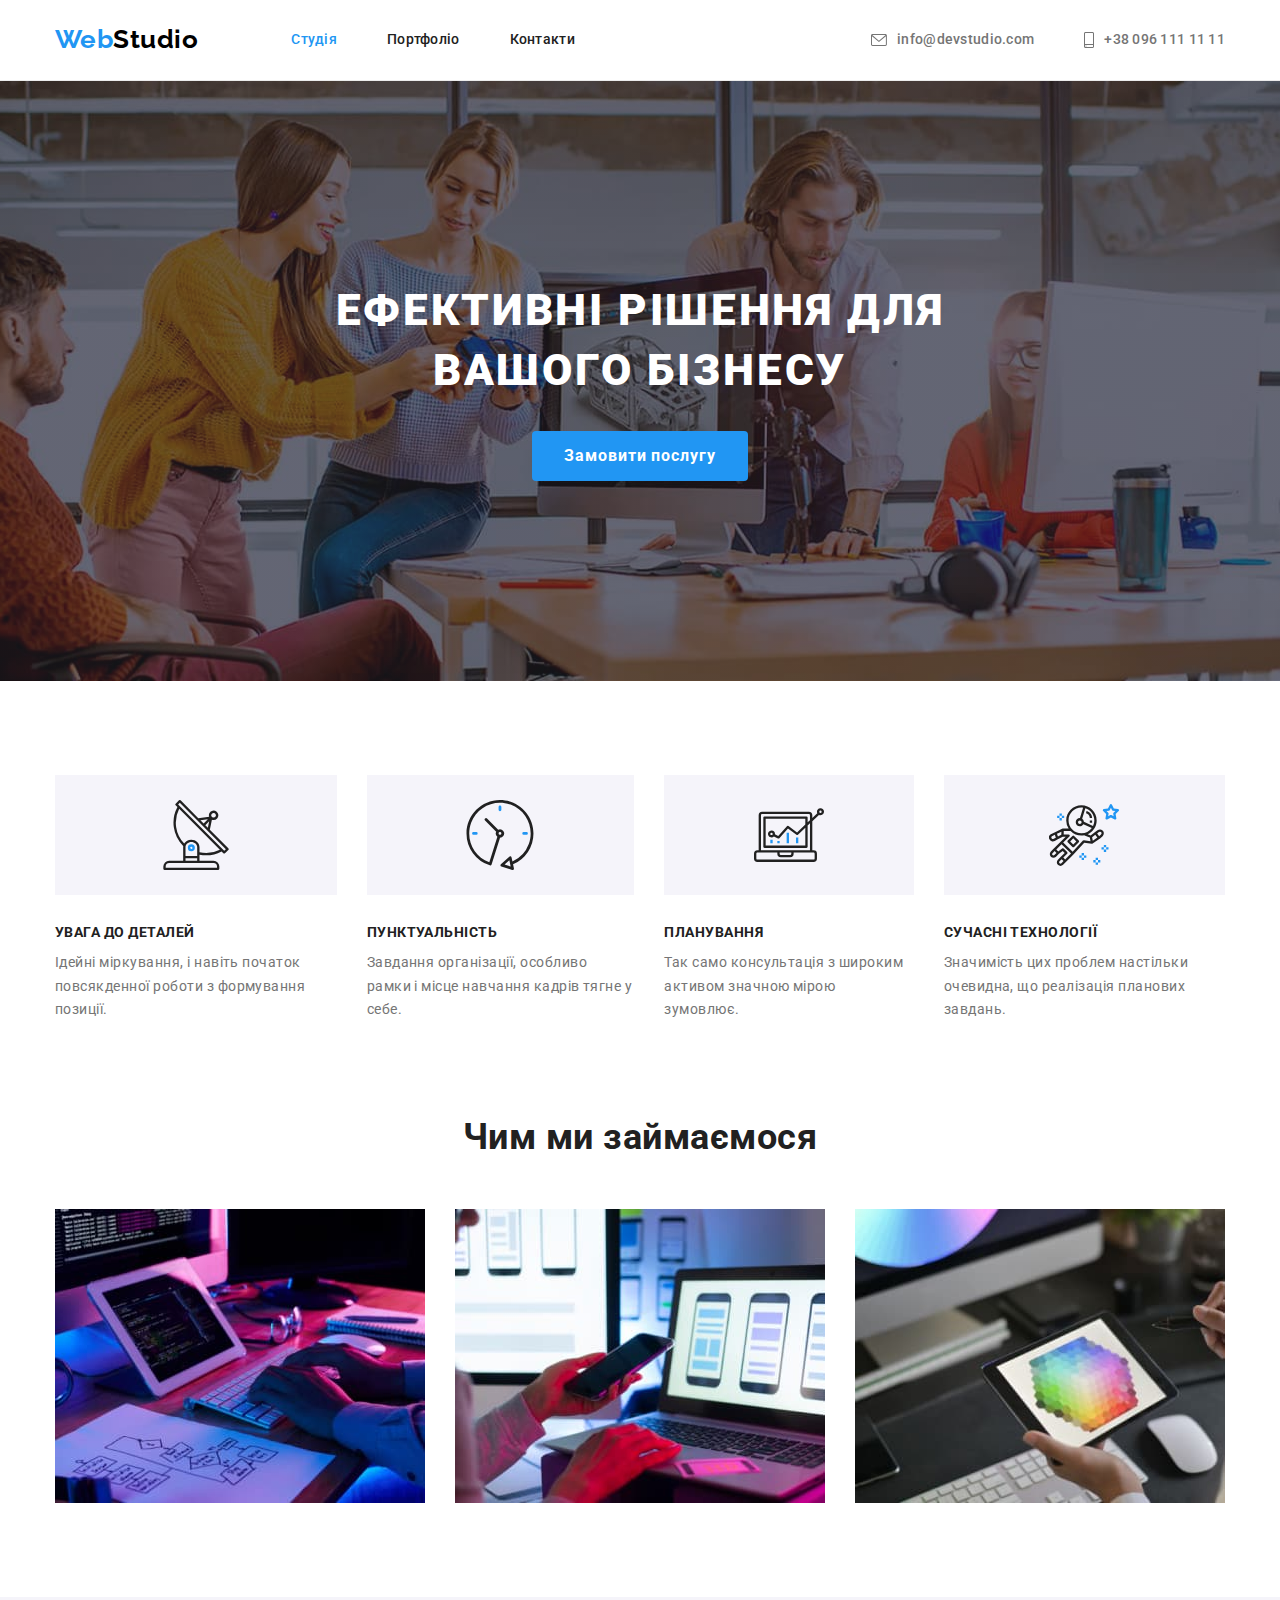
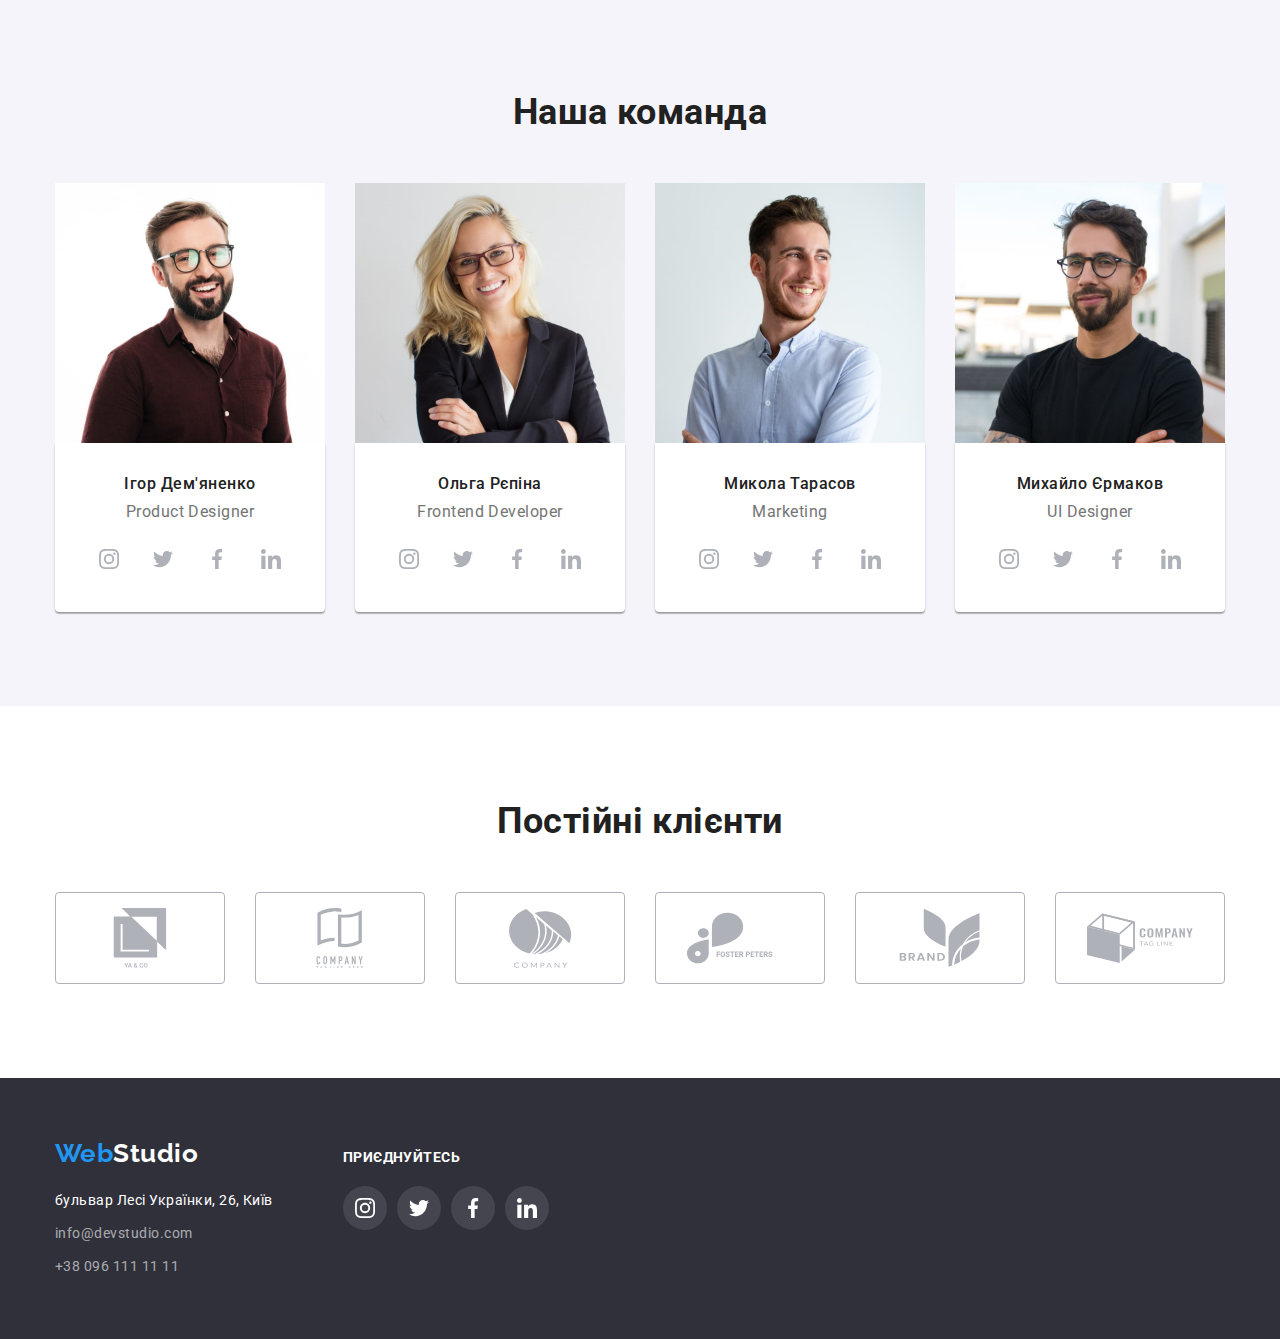
==== index.html @ e0f376af "initial" ====
<!DOCTYPE html>
<html lang="uk">
  <head>
    <meta charset="UTF-8" />
    <meta http-equiv="X-UA-Compatible" content="IE=edge" />
    <meta name="viewport" content="width=device-width, initial-scale=1.0" />
    <title>goit-markup-hw-05</title>
    <link rel="preconnect" href="https://fonts.googleapis.com" />
    <link rel="preconnect" href="https://fonts.gstatic.com" crossorigin />
    <link
      href="https://fonts.googleapis.com/css2?family=Raleway:wght@700&family=Roboto:wght@400;500;700;900&display=swap"
      rel="stylesheet"
    />
    <link
      rel="stylesheet"
      href="https://cdnjs.cloudflare.com/ajax/libs/modern-normalize/1.1.0/modern-normalize.min.css"
    />
    <link rel="stylesheet" href="./css/styles.css" />
  </head>
  <body>
    <header class="header">
      <div class="container">
        <nav class="main-nav">
          <a class="logo link" href="./index.html">Web<span class="logo-span">Studio</span></a>
          <ul class="site-nav-list list">
            <li class="site-nav-item">
              <a class="site-nav-link link link-current-page" href="./index.html">Студія</a>
            </li>
            <li class="site-nav-item">
              <a class="site-nav-link link" href="./portfolio.html">Портфоліо</a>
            </li>
            <li class="site-nav-item"><a class="site-nav-link link" href="#">Контакти</a></li>
          </ul>
        </nav>
        <ul class="auth-nav-list list">
          <li class="auth-nav-item">
            <a class="auth-nav-link link icon-contact-link" href="mailto:info@devstudio.com">
              <svg class="contact-icon-svg" width="16" height="12">
                <use href="./img/icon.svg#icon-envelope"></use></svg
              >info@devstudio.com</a
            >
          </li>
          <li class="auth-nav-item">
            <a class="auth-nav-link link icon-contact-link" href="tel:+380961111111">
              <svg class="contact-icon-svg" width="10" height="16">
                <use href="./img/icon.svg#icon-smartphone"></use></svg
              >+38 096 111 11 11</a
            >
          </li>
        </ul>
      </div>
    </header>
    <main>
      <section class="hero-studio">
        <div class="container">
          <h1 class="hero-studio-heading">Ефективні рішення для вашого бізнесу</h1>
          <button class="btn btn-studio" type="button">Замовити послугу</button>
        </div>
      </section>
      <section class="section features">
        <div class="container">
          <h2 class="visually-hidden">Наші переваги</h2>
          <ul class="features-list list">
            <li class="features-item">
              <div class="features-icons">
                <svg class="icon-antenna" width="70" height="70">
                  <use href="./img/icon.svg#icon-antenna"></use>
                </svg>
              </div>
              <h3 class="features-title">Увага до деталей</h3>
              <p class="features-text">
                Ідейні міркування, і навіть початок повсякденної роботи з формування позиції.
              </p>
            </li>
            <li class="features-item">
              <div class="features-icons">
                <svg class="icon-clock" width="70" height="70">
                  <use href="./img/icon.svg#icon-clock"></use>
                </svg>
              </div>
              <h3 class="features-title">Пунктуальність</h3>
              <p class="features-text">
                Завдання організації, особливо рамки і місце навчання кадрів тягне у себе.
              </p>
            </li>
            <li class="features-item">
              <div class="features-icons">
                <svg class="icon-diagram" width="70" height="70">
                  <use href="./img/icon.svg#icon-diagram"></use>
                </svg>
              </div>
              <h3 class="features-title">Планування</h3>
              <p class="features-text">
                Так само консультація з широким активом значною мірою зумовлює.
              </p>
            </li>
            <li class="features-item">
              <div class="features-icons">
                <svg class="icon-astronaut" width="70" height="70">
                  <use href="./img/icon.svg#icon-astronaut"></use>
                </svg>
              </div>
              <h3 class="features-title">Сучасні технології</h3>
              <p class="features-text">
                Значимість цих проблем настільки очевидна, що реалізація планових завдань.
              </p>
            </li>
          </ul>
        </div>
      </section>
      <section class="section work">
        <div class="container">
          <h2 class="work-heading">Чим ми займаємося</h2>
          <ul class="work-list list">
            <li class="work-item">
              <img class="img" src="./img/img1.jpg" alt="Фото десктопні розробки" width="370" />
            </li>
            <li class="work-item">
              <img
                class="img"
                src="./img/img2.jpg"
                alt="Фото розробка під мобільній пристрій"
                width="370"
              />
            </li>
            <li class="work-item">
              <img
                class="img"
                src="./img/img3.jpg"
                alt="Фото розробки графічного дизайну"
                width="370"
              />
            </li>
          </ul>
        </div>
      </section>
      <section class="section comand-card">
        <div class="container">
          <h2 class="comand-card-heading">Наша команда</h2>
          <ul class="comand-card-list list">
            <li class="comand-card-item">
              <img class="img" src="./img/t1.jpg" alt="Фото Ігор Дем'яненко" width="270" />
              <div class="comand-card-box">
                <h3 class="comand-card-title">Ігор Дем'яненко</h3>
                <p class="comand-card-text">Product Designer</p>
                <ul class="comand-social-list list">
                  <li class="comand-social-links-item">
                    <a
                      href="https://www.instagram.com/"
                      target="_blank"
                      rel="noopener noreferrer nofollow"
                      class="icon-comand"
                    >
                      <svg class="network" width="20" height="20">
                        <use href="./img/icon.svg#icon-instagram"></use></svg
                    ></a>
                  </li>
                  <li class="comand-social-links-item">
                    <a
                      href="https://www.twitter.com/"
                      target="_blank"
                      rel="noopener noreferrer nofollow"
                      class="icon-comand"
                    >
                      <svg class="network" width="20" height="20">
                        <use href="./img/icon.svg#icon-twitter"></use></svg
                    ></a>
                  </li>
                  <li class="comand-social-links-item">
                    <a
                      href="https://www.facebook.com/"
                      target="_blank"
                      rel="noopener noreferrer nofollow"
                      class="icon-comand"
                    >
                      <svg class="network" width="20" height="20">
                        <use href="./img/icon.svg#icon-facebook"></use></svg
                    ></a>
                  </li>
                  <li class="comand-social-links-item">
                    <a
                      href="https://www.linkedin.com/"
                      target="_blank"
                      rel="noopener noreferrer nofollow"
                      class="icon-comand"
                    >
                      <svg class="network" width="20" height="20">
                        <use href="./img/icon.svg#icon-linkedin"></use></svg
                    ></a>
                  </li>
                </ul>
              </div>
            </li>
            <li class="comand-card-item">
              <img class="img" src="./img/t2.jpg" alt="Фото Ольга Рєпіна" width="270" />
              <div class="comand-card-box">
                <h3 class="comand-card-title">Ольга Рєпіна</h3>
                <p class="comand-card-text">Frontend Developer</p>
                <ul class="comand-social-list list">
                  <li class="comand-social-links-item">
                    <a
                      href="https://www.instagram.com/"
                      target="_blank"
                      rel="noopener noreferrer nofollow"
                      class="icon-comand"
                    >
                      <svg class="network" width="20" height="20">
                        <use href="./img/icon.svg#icon-instagram"></use></svg
                    ></a>
                  </li>
                  <li class="comand-social-links-item">
                    <a
                      href="https://www.twitter.com/"
                      target="_blank"
                      rel="noopener noreferrer nofollow"
                      class="icon-comand"
                    >
                      <svg class="network" width="20" height="20">
                        <use href="./img/icon.svg#icon-twitter"></use></svg
                    ></a>
                  </li>
                  <li class="comand-social-links-item">
                    <a
                      href="https://www.facebook.com/"
                      target="_blank"
                      rel="noopener noreferrer nofollow"
                      class="icon-comand"
                    >
                      <svg class="network" width="20" height="20">
                        <use href="./img/icon.svg#icon-facebook"></use></svg
                    ></a>
                  </li>
                  <li class="comand-social-links-item">
                    <a
                      href="https://www.linkedin.com/"
                      target="_blank"
                      rel="noopener noreferrer nofollow"
                      class="icon-comand"
                    >
                      <svg class="network" width="20" height="20">
                        <use href="./img/icon.svg#icon-linkedin"></use></svg
                    ></a>
                  </li>
                </ul>
              </div>
            </li>
            <li class="comand-card-item">
              <img class="img" src="./img/t3.jpg" alt="Фото Микола Тарасов" width="270" />
              <div class="comand-card-box">
                <h3 class="comand-card-title">Микола Тарасов</h3>
                <p class="comand-card-text">Marketing</p>
                <ul class="comand-social-list list">
                  <li class="comand-social-links-item">
                    <a
                      href="https://www.instagram.com/"
                      target="_blank"
                      rel="noopener noreferrer nofollow"
                      class="icon-comand"
                    >
                      <svg class="network" width="20" height="20">
                        <use href="./img/icon.svg#icon-instagram"></use></svg
                    ></a>
                  </li>
                  <li class="comand-social-links-item">
                    <a
                      href="https://www.twitter.com/"
                      target="_blank"
                      rel="noopener noreferrer nofollow"
                      class="icon-comand"
                    >
                      <svg class="network" width="20" height="20">
                        <use href="./img/icon.svg#icon-twitter"></use></svg
                    ></a>
                  </li>
                  <li class="comand-social-links-item">
                    <a
                      href="https://www.facebook.com/"
                      target="_blank"
                      rel="noopener noreferrer nofollow"
                      class="icon-comand"
                    >
                      <svg class="network" width="20" height="20">
                        <use href="./img/icon.svg#icon-facebook"></use></svg
                    ></a>
                  </li>
                  <li class="comand-social-links-item">
                    <a
                      href="https://www.linkedin.com/"
                      target="_blank"
                      rel="noopener noreferrer nofollow"
                      class="icon-comand"
                    >
                      <svg class="network" width="20" height="20">
                        <use href="./img/icon.svg#icon-linkedin"></use></svg
                    ></a>
                  </li>
                </ul>
              </div>
            </li>
            <li class="comand-card-item">
              <img class="img" src="./img/t4.jpg" alt="Фото Михайло Єрмаков" width="270" />
              <div class="comand-card-box">
                <h3 class="comand-card-title">Михайло Єрмаков</h3>
                <p class="comand-card-text">UI Designer</p>
                <ul class="comand-social-list list">
                  <li class="comand-social-links-item">
                    <a
                      href="https://www.instagram.com/"
                      target="_blank"
                      rel="noopener noreferrer nofollow"
                      class="icon-comand"
                    >
                      <svg class="network" width="20" height="20">
                        <use href="./img/icon.svg#icon-instagram"></use></svg
                    ></a>
                  </li>
                  <li class="comand-social-links-item">
                    <a
                      href="https://www.twitter.com/"
                      target="_blank"
                      rel="noopener noreferrer nofollow"
                      class="icon-comand"
                    >
                      <svg class="network" width="20" height="20">
                        <use href="./img/icon.svg#icon-twitter"></use></svg
                    ></a>
                  </li>
                  <li class="comand-social-links-item">
                    <a
                      href="https://www.facebook.com/"
                      target="_blank"
                      rel="noopener noreferrer nofollow"
                      class="icon-comand"
                    >
                      <svg class="network" width="20" height="20">
                        <use href="./img/icon.svg#icon-facebook"></use></svg
                    ></a>
                  </li>
                  <li class="comand-social-links-item">
                    <a
                      href="https://www.linkedin.com/"
                      target="_blank"
                      rel="noopener noreferrer nofollow"
                      class="icon-comand"
                    >
                      <svg class="network" width="20" height="20">
                        <use href="./img/icon.svg#icon-linkedin"></use></svg
                    ></a>
                  </li>
                </ul>
              </div>
            </li>
          </ul>
        </div>
      </section>

      <section class="section">
        <div class="container">
          <h2 class="clients-heading">Постійні клієнти</h2>
          <ul class="clients-list list">
            <li class="clients-card-item">
              <a href="#" class="clients-link">
                <svg class="client-1" width="106" height="60">
                  <use href="./img/icon.svg#icon-client-1"></use>
                </svg>
              </a>
            </li>
            <li class="clients-card-item">
              <a href="#" class="clients-link">
                <svg class="client-2" width="106px" height="60px">
                  <use href="./img/icon.svg#icon-client-2"></use>
                </svg>
              </a>
            </li>
            <li class="clients-card-item">
              <a href="#" class="clients-link">
                <svg class="client-3" width="106px" height="60px">
                  <use href="./img/icon.svg#icon-client-3"></use>
                </svg>
              </a>
            </li>
            <li class="clients-card-item">
              <a href="#" class="clients-link">
                <svg class="client-4" width="106px" height="60px">
                  <use href="./img/icon.svg#icon-client-4"></use>
                </svg>
              </a>
            </li>
            <li class="clients-card-item">
              <a href="#" class="clients-link">
                <svg class="client-5" width="106px" height="60px">
                  <use href="./img/icon.svg#icon-client-5"></use>
                </svg>
              </a>
            </li>
            <li class="clients-card-item">
              <a href="#" class="clients-link">
                <svg class="client-6" width="106px" height="60px">
                  <use href="./img/icon.svg#icon-client-6"></use>
                </svg>
              </a>
            </li>
          </ul>
        </div>
      </section>
    </main>
    <footer class="footer">
      <div class="container">
        <div class="parrent-adress">
          <div class="adress-content">
            <a class="link logo" href="./index.html">Web<span class="footer-span">Studio</span></a>
            <address class="address">
              <ul class="footer-nav-list list">
                <li class="footer-nav-item">
                  <a
                    class="link map"
                    href="https://goo.gl/maps/aX8FBNbtvhdyTscHA"
                    target="_blank"
                    rel="noopener noreferrer nofollow"
                    >бульвар Лесі Українки, 26, Київ</a
                  >
                </li>
                <li class="footer-nav-item">
                  <a class="link mailto" href="mailto:info@devstudio.com">info@devstudio.com</a>
                </li>
                <li class="footer-nav-item">
                  <a class="link tel" href="tel:+380961111111">+38 096 111 11 11</a>
                </li>
              </ul>
            </address>
          </div>
          <div class="social-links">
            <p class="join-heading-footer">приєднуйтесь</p>
            <ul class="footer-social-list list">
              <li class="links-item-footer">
                <a
                  href="https://www.instagram.com/"
                  target="_blank"
                  rel="noopener noreferrer nofollow"
                  class="join-icon-footer"
                >
                  <svg class="network" width="20" height="20">
                    <use href="./img/icon.svg#icon-instagram"></use></svg
                ></a>
              </li>
              <li class="links-item-footer">
                <a
                  href="https://www.twitter.com/"
                  target="_blank"
                  rel="noopener noreferrer nofollow"
                  class="join-icon-footer"
                >
                  <svg class="network" width="20" height="20">
                    <use href="./img/icon.svg#icon-twitter"></use></svg
                ></a>
              </li>
              <li class="links-item-footer">
                <a
                  href="https://www.facebook.com/"
                  target="_blank"
                  rel="noopener noreferrer nofollow"
                  class="join-icon-footer"
                >
                  <svg class="network" width="20" height="20">
                    <use href="./img/icon.svg#icon-facebook"></use></svg
                ></a>
              </li>
              <li class="links-item-footer">
                <a
                  href="https://www.linkedin.com/"
                  target="_blank"
                  rel="noopener noreferrer nofollow"
                  class="join-icon-footer"
                >
                  <svg class="network" width="20" height="20">
                    <use href="./img/icon.svg#icon-linkedin"></use></svg
                ></a>
              </li>
            </ul>
          </div>
        </div>
      </div>
    </footer>
  </body>
</html>
---- css/styles.css ----
:root {
  --primary-text-color: #212121;
  --primary-white-color: #ffffff;
  --hover-and-focus-color: #2196F3;
  --button-no-active: #f5f4fa;
  --accent-text-color: #757575;
  --accent-bgd-color: #2F303A;
  --social-links-color: #afb1b8;
}
body {
  margin: 0;
  color: var(--primary-text-color);
  background-color: var(--primary-white-color);
  font-family: 'Roboto', sans-serif;
  letter-spacing: 0.03em;
}
h1,h2,h3, p {
  padding: 0;
  margin: 0;
}
img {
  display: block;
  max-width: 100%;
  height: auto;
}
.list {
  list-style: none;
  padding: 0;
  margin: 0;
}
.header {
  border-bottom: 1px solid #ECECEC;
}
.header .container {
  display: flex;
  justify-content: space-between;
  align-items: center;
}
.main-nav,
 .site-nav-list,
 .auth-nav-list {
  display: flex;
  align-items: center;
}
.link {
  text-decoration: none;
}
.logo {
  display: block;
  color: var(--hover-and-focus-color);
  font-family: 'Raleway', sans-serif;
  font-weight: 700;
  font-size: 26px;
  line-height: 1.19;
  margin-left: 0;
}
.logo-span {
  color: #000000;
}
.main-nav .logo {
  padding: 24px 0 25px 0;
  margin-right: 93px;
}
.main-nav .logo-span {
  padding: 24px 0 25px 0;
}
.site-nav-link,
.auth-nav-link {
  font-weight: 500;
  font-size: 14px;
  line-height: 1.14;
  letter-spacing: 0.02em;
  display: flex;
  align-items: center;
  padding: 32px 0; 
}
.site-nav-link {
  color: var(--primary-text-color);
}
.auth-nav-link {
  color: var(--accent-text-color);
}
.site-nav-item+.site-nav-item,
.auth-nav-item+.auth-nav-item {
  margin-left: 50px;
}
.contact-icon-svg {
  margin-right: 10px; 
}
.icon-contact-link {
  fill: var(--accent-text-color);
}
.icon-contact-link:hover,
 .icon-contact-link:focus{
  fill: var(--hover-and-focus-color);
}
.hero-studio {
  background-color: var(--accent-bgd-color);
  max-width: 1600px;
  margin: 0 auto;
  padding: 200px 0;
  background-image: linear-gradient(rgba(47, 48, 58, 0.4), rgba(47, 48, 58, 0.4)), url("../img/new_photo.jpg");
  background-repeat: no-repeat;
  background-size: cover;
  background-position: center;
  text-align: center;
}
.hero-studio-heading {
  color: var(--primary-white-color);
  font-weight: 900;
  font-size: 44px;
  line-height: 1.36;
  letter-spacing: 0.06em;
  text-transform: uppercase;
  max-width: 696px;
  margin: 0 auto;
  margin-bottom: 30px;
}
.section {
  padding-top: 94px;
  padding-bottom: 94px;
}
.container {
  max-width: 1200px;
  margin: 0 auto;
  padding: 0 15px;
}
.btn {
  border: transparent solid 1px;
  border-radius: 4px;
  font-family: inherit;
  font-size: 16px;
  text-align: center;
  cursor: pointer;
}
.btn-studio {
  color: var(--primary-white-color);
  background:var(--hover-and-focus-color);
  min-width: 216px;
  height: 50px;
  font-weight: 700;
  line-height: 1.88;
  letter-spacing: 0.06em;
}
.btn-studio:hover,
.btn-studio:focus {
  box-shadow: 0px 4px 4px rgba(0, 0, 0, 0.15);
  background-color: #188ce8;
}
.btn-portfolio {
  color: var(--primary-text-color);
  background-color: #F5F4FA;
  font-weight: 500;
  line-height: 1.63;
  letter-spacing: 0.03em;
  padding: 6px 22px;
}
.btn-portfolio-current,
  .btn-portfolio:hover,
  .btn-portfolio:focus {
  color: var(--primary-white-color);
  background-color: var(--hover-and-focus-color);
  box-shadow: 0px 3px 1px rgba(0, 0, 0, 0.1), 0px 1px 2px rgba(0, 0, 0, 0.08), 0px 2px 2px rgba(0, 0, 0, 0.12);
}
/* .btn-portfolio-item:not(:last-child) {
  margin-right: 8px;
} */
.visually-hidden {
  position: absolute;
  white-space: nowrap;
  width: 1px;
  height: 1px;
  overflow: hidden;
  border: 0;
  padding: 0;
  clip: rect(0 0 0 0);
  clip-path: inset(50%);
  margin: -1px;
}
.features-list,
  .work-list,
  .comand-card-list {
  display: flex;
  gap: 30px;
}
.features {
  font-size: 14px;
  text-align: left;
}
.features-icons {
  display: flex;
  height: 120px;
  background-color: var(--button-no-active);
  justify-content: center;
  align-items: center;
  margin-bottom: 30px;
}
.features-title {
  color: var(--primary-text-color);
  font-weight: 700;
  font-size: 14px;
  line-height: 1.14;
  text-transform: uppercase;
  margin-bottom: 10px;  
}
.features-text {
  color: var(--accent-text-color);
  line-height: 1.71;
}
.work {
  padding-top: 0;
}
.work-heading {
  margin-bottom: 50px;
}
.work-heading,
  .comand-card-heading,
  .clients-heading {
  color: var(--primary-text-color);
  font-weight: 700;
  font-size: 36px;
  line-height: 1.17;
  text-align: center;
}
.comand-card {
  background-color: #F5F4FA;
}
.comand-card-heading {
  margin-bottom: 50px;
}
.comand-card-item {
  background-color: var(--primary-white-color);
  font-size: 16px;
  line-height: 1.19;
  text-align: center;
}
.comand-card-box {
  box-shadow: 0px 1px 3px rgba(0, 0, 0, 0.12), 0px 1px 1px rgba(0, 0, 0, 0.14), 0px 2px 1px rgba(0, 0, 0, 0.2);
  border-radius: 0px 0px 4px 4px;
  border: transparent solid 1px;
  padding-top: 30px;
  padding-bottom: 30px;  
}
.comand-card-title {
  color: var(--primary-text-color);
  font-weight: 500;
  font-size: 16px;
  margin-bottom: 9px;
}
.comand-card-text {
  color: var(--accent-text-color);
  margin-bottom: 16px;
}
.comand-social-list {
  display: flex;
  justify-content: center;
  align-items: center;
  gap: 10px;
}
.comand-social-links-item {
  width: 44px;
  height: 44px;
}
.icon-comand {
  display: flex;
  width: 100%;
  height: 100%;
  justify-content: center;
  align-items: center;
  fill: var(--social-links-color);
}
.icon-comand:hover,
.icon-comand:focus {
  background-color: var(--hover-and-focus-color);
  background-size: 100%;
  border-radius: 50px;
  fill: var(--primary-white-color);
}
.clients-heading {
  margin-bottom: 50px;
}
.clients-list {
  display: flex;
  gap: 30px;
}
.clients-card-item {
  width: calc((100% - 150px) / 6);
  height: 92px; 
}
.clients-link {
  display: flex;
  width: 100%;
  height: 100%;
  justify-content: center;
  align-items: center;
  border: 1px solid var(--social-links-color);
  border-radius: 4px;
}
.clients-link {
  fill: var(--social-links-color);
}
.clients-link:hover,
.clients-link:focus {
  fill: var(--hover-and-focus-color);
  border-color: var(--hover-and-focus-color);
}
.footer {
  background-color: var(--accent-bgd-color);
  margin: 0 auto;
  padding: 60px 0;
}
.footer .logo {
  margin-bottom: 20px;
}
.footer-span {
  color: var(--primary-white-color);
}
.footer-nav-item:not(:last-child) {
  margin-bottom: 9px;
}
.address {
  font-style: normal;
  font-size: 14px;
  line-height: 1.71;
  margin-top: 0px;
}
.map {
  color: var(--primary-white-color);
}
.mailto,
.tel {
  color: rgba(255, 255, 255, 0.6);  
}
.link-current-page {
  color: var(--hover-and-focus-color);
}
.link:hover,
  .link:focus {
  color: var(--hover-and-focus-color);
}
.filter-list {
  display: flex;
  justify-content: center;
  gap: 8px;
  margin-bottom: 50px;
}
.card-portfolio-list {
  display: flex;
  flex-wrap: wrap;
  gap: 30px;
}
.card-portfolio-item {
  width: calc((100% - 60px) / 3);
}
.card-portfolio-link:hover,
  .card-portfolio-link:focus {
  display: block;
  box-shadow: 0px 1px 1px rgba(0, 0, 0, 0.12), 0px 4px 4px rgba(0, 0, 0, 0.06), 1px 4px 6px rgba(0, 0, 0, 0.16);
  text-decoration: none;
  }
.card-portfolio-box {
  border: 1px solid #EEEEEE;
  border-top: none;
  padding: 20px 24px;
}
.card-portfolio-title {
  color: var(--primary-text-color);
  font-weight: 700;
  font-size: 18px;
  line-height: 2.00;
  letter-spacing: 0.06em;
  margin-bottom: 4px;
}
.card-portfolio-text {
  color: var(--accent-text-color);
  font-size: 16px;
  line-height: 1.88;
}
.parrent-adress {
  display: flex;
  align-items: baseline;
}
.social-links {
  margin-left: 70px;
}
.join-heading-footer {
  color: var(--primary-white-color);
  font-weight: 700;
  font-size: 14px;
  line-height: 1.14;
  letter-spacing: 0.03em;
  text-transform: uppercase;
  margin-bottom: 20px;
}
.footer-social-list {
  display: flex;
  align-items: center;
  justify-content: center;
  gap: 10px;
}
.links-item-footer {
  width: 44px;
  height: 44px;
}
.join-icon-footer {
  display: flex;
  align-items: center;
  justify-content: center;
  width: 100%;
  height: 100%;
  fill: var(--primary-white-color);
  background-color: rgba(255, 255, 255, 0.1);
  background-size: 100%;
  border-radius: 50px;
}
.join-icon-footer:hover,
  .join-icon-footer:focus {
  background-color: var(--hover-and-focus-color );
  background-size: 100%;
  border-radius: 50px;
  fill: var(--primary-white-color);
}
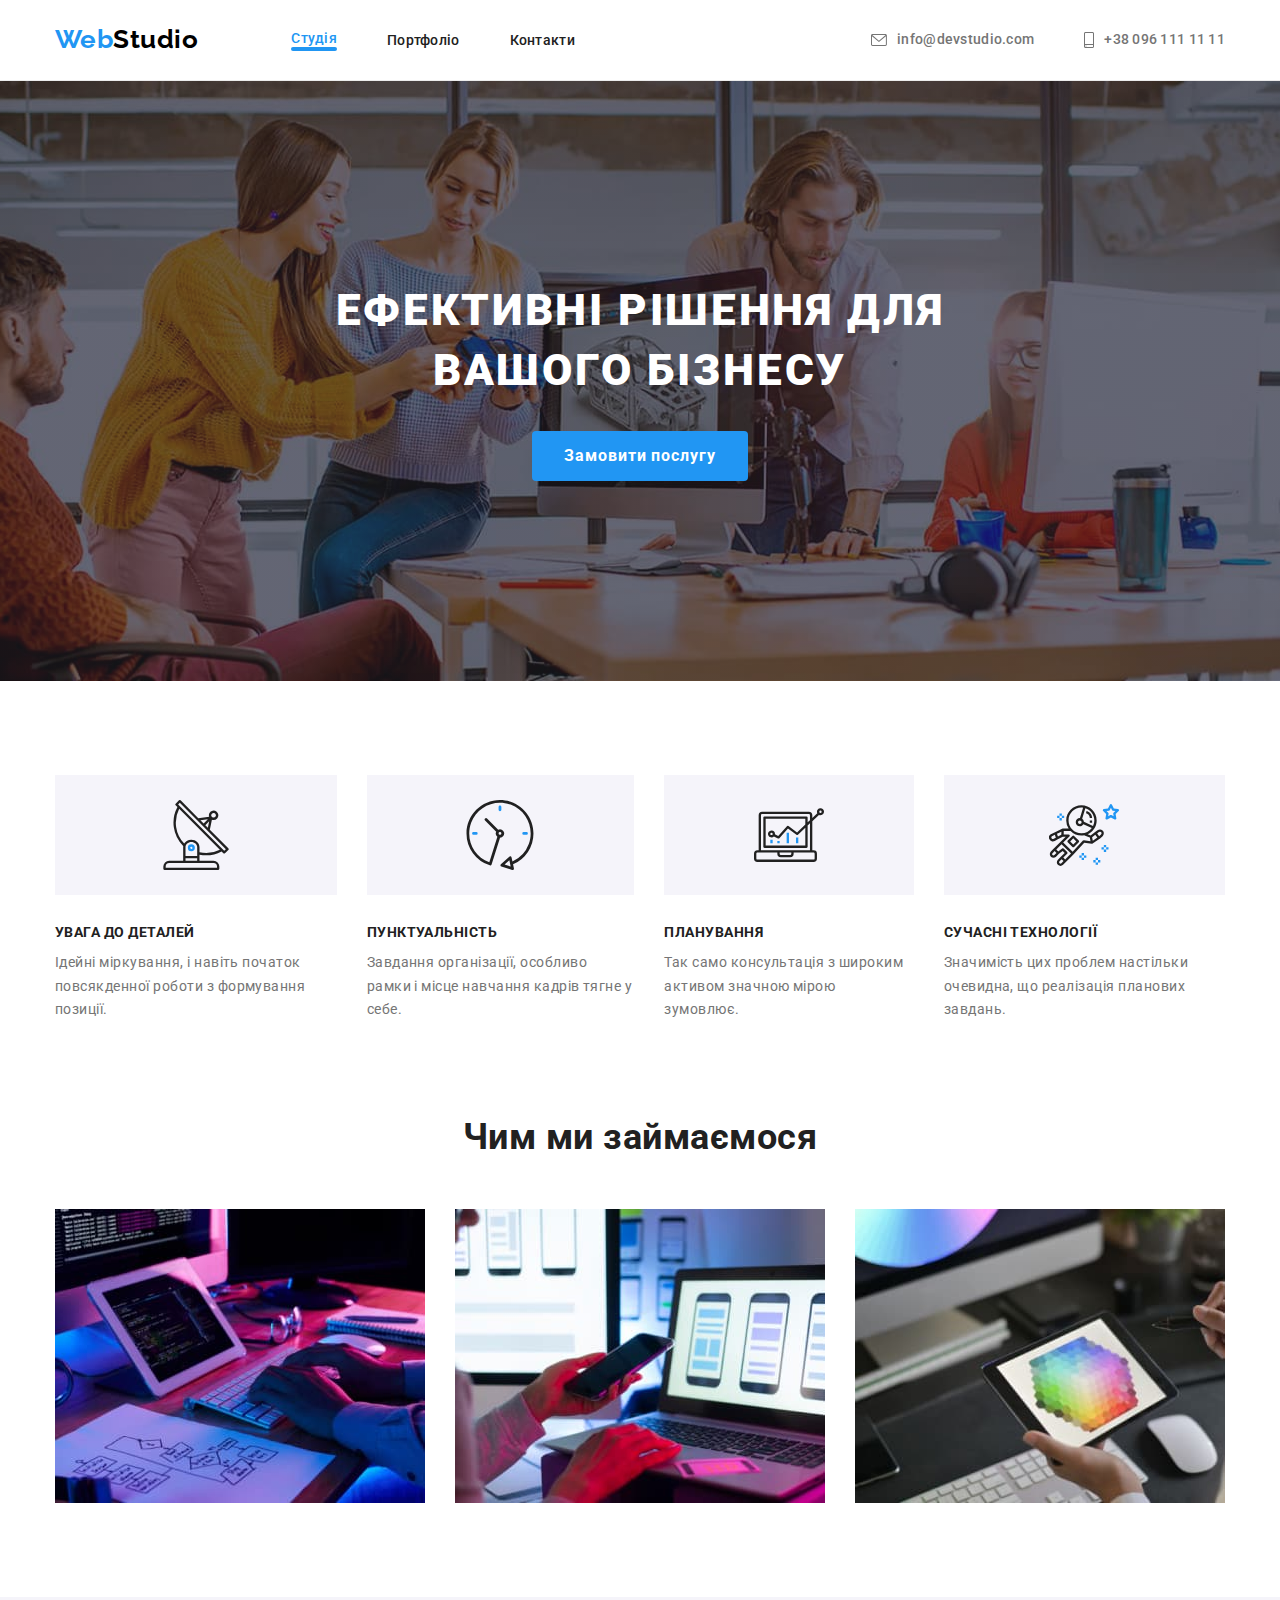
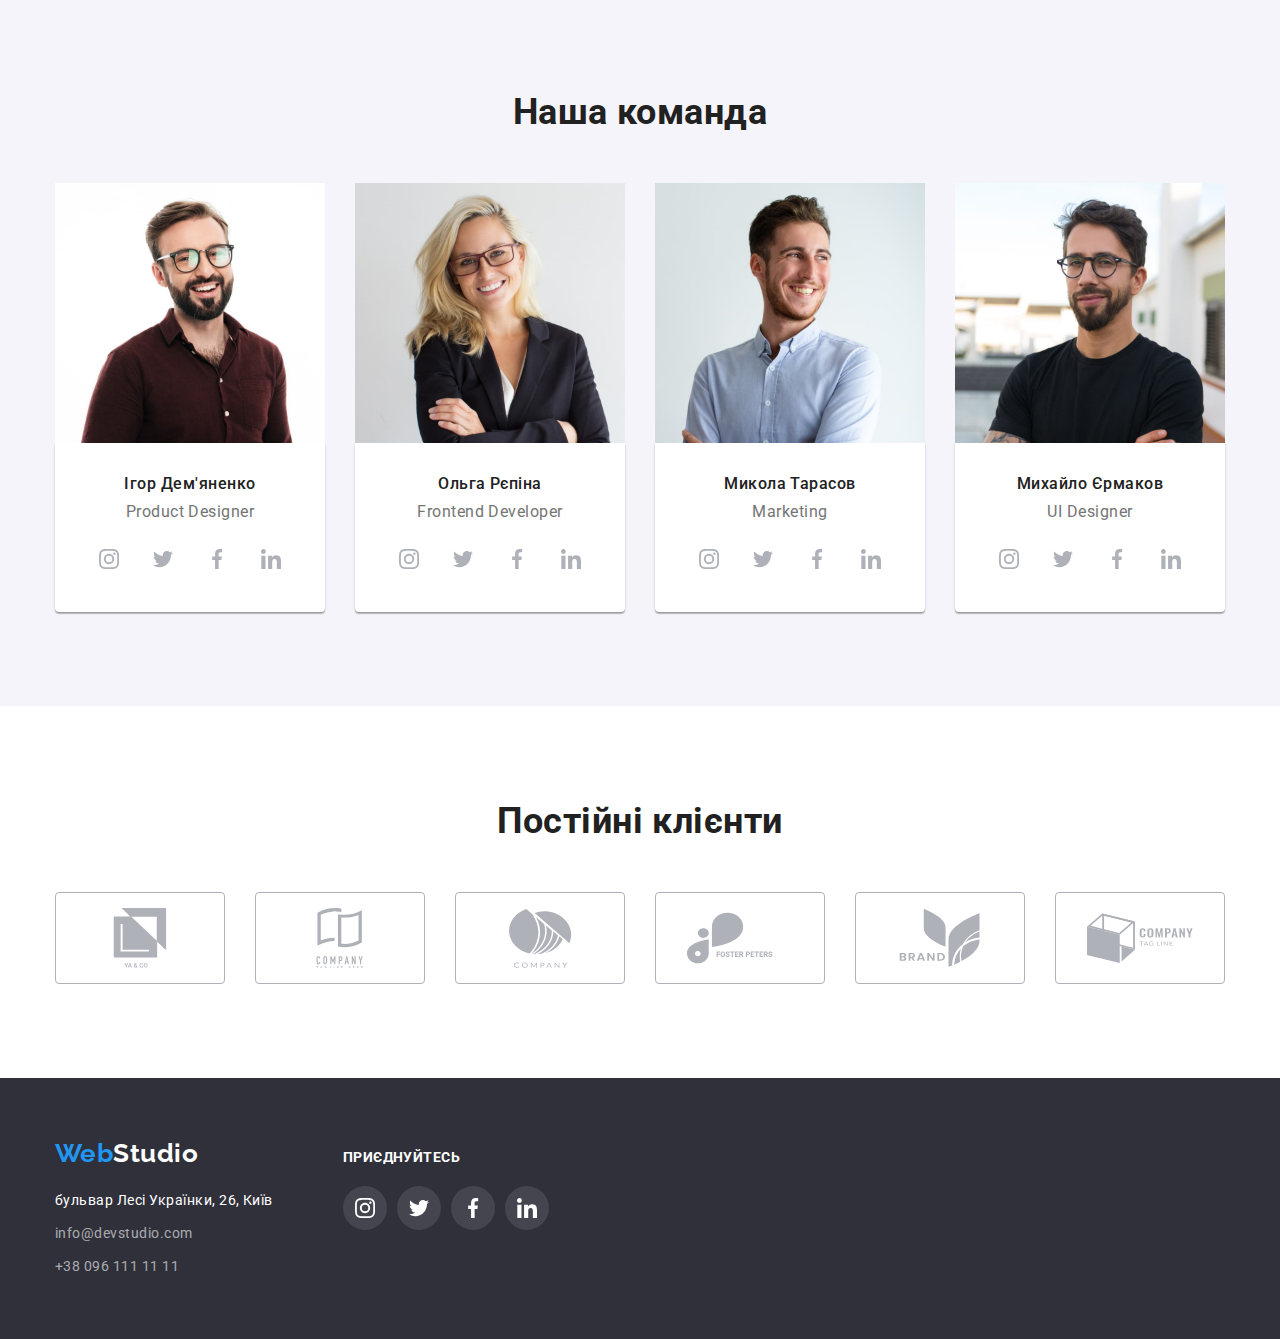
==== commit 4ab6c730: "modal add" ====
--- a/index.html
+++ b/index.html
@@ -481,5 +481,15 @@
         </div>
       </div>
     </footer>
+    <div class="backdrop is-hidden" data-modal>
+      <div class="modal">
+        <a class="close-btn" href=" " data-modal-close>
+          <svg width="18" height="18">
+            <use xlink:href="./img/icon.svg#icon-close"></use>
+          </svg>
+        </a>
+      </div>
+    </div>
+    <script src="./js/modal.js"></script>
   </body>
 </html>
--- a/css/styles.css
+++ b/css/styles.css
@@ -70,9 +70,21 @@
   font-size: 14px;
   line-height: 1.14;
   letter-spacing: 0.02em;
-  display: flex;
-  align-items: center;
   padding: 32px 0; 
+}
+.auth-nav-link {
+  display: flex;
+  align-items: center;
+}
+.link-current-page::after {
+  display: block;
+  content: ' ';
+  width: 100%;
+  height: 4px;
+  left: 0%;
+  bottom: -2px;
+  background-color: var(--hover-and-focus-color);
+  border-radius: 2px;
 }
 .site-nav-link {
   color: var(--primary-text-color);
@@ -420,3 +432,34 @@
   border-radius: 50px;
   fill: var(--primary-white-color);
 }
+.backdrop {
+  position: fixed;
+  top: 0;
+  left: 0;
+  width: 100%;
+  height: 100%;
+  opacity: 1;
+  background-color: rgba(0, 0, 0, 0.2);
+  transition: opacity 250ms cubic-bezier(0.4, 0, 0.2, 1);
+  /* transition: visibility 250ms cubic-bezier(0.4, 0, 0.2, 1); */
+}
+.backdrop.is-hidden {
+  visibility: hidden;
+  opacity: 0;
+  pointer-events: none;
+}
+.backdrop.is-hidden .modal {
+  transform: scale(0.9) translate(-50%, -50%);
+}
+.modal {
+  position: absolute;
+  top: 50%;
+  left: 50%;
+  transform: scale(1) translate(-50%, -50%);
+  width: 528px;
+  height: 581px;
+  border-radius: 4px;
+  background-color: var(--white-color);
+  transition: transform 250ms cubic-bezier (0.4, 0, 0.2, 1);
+}
+
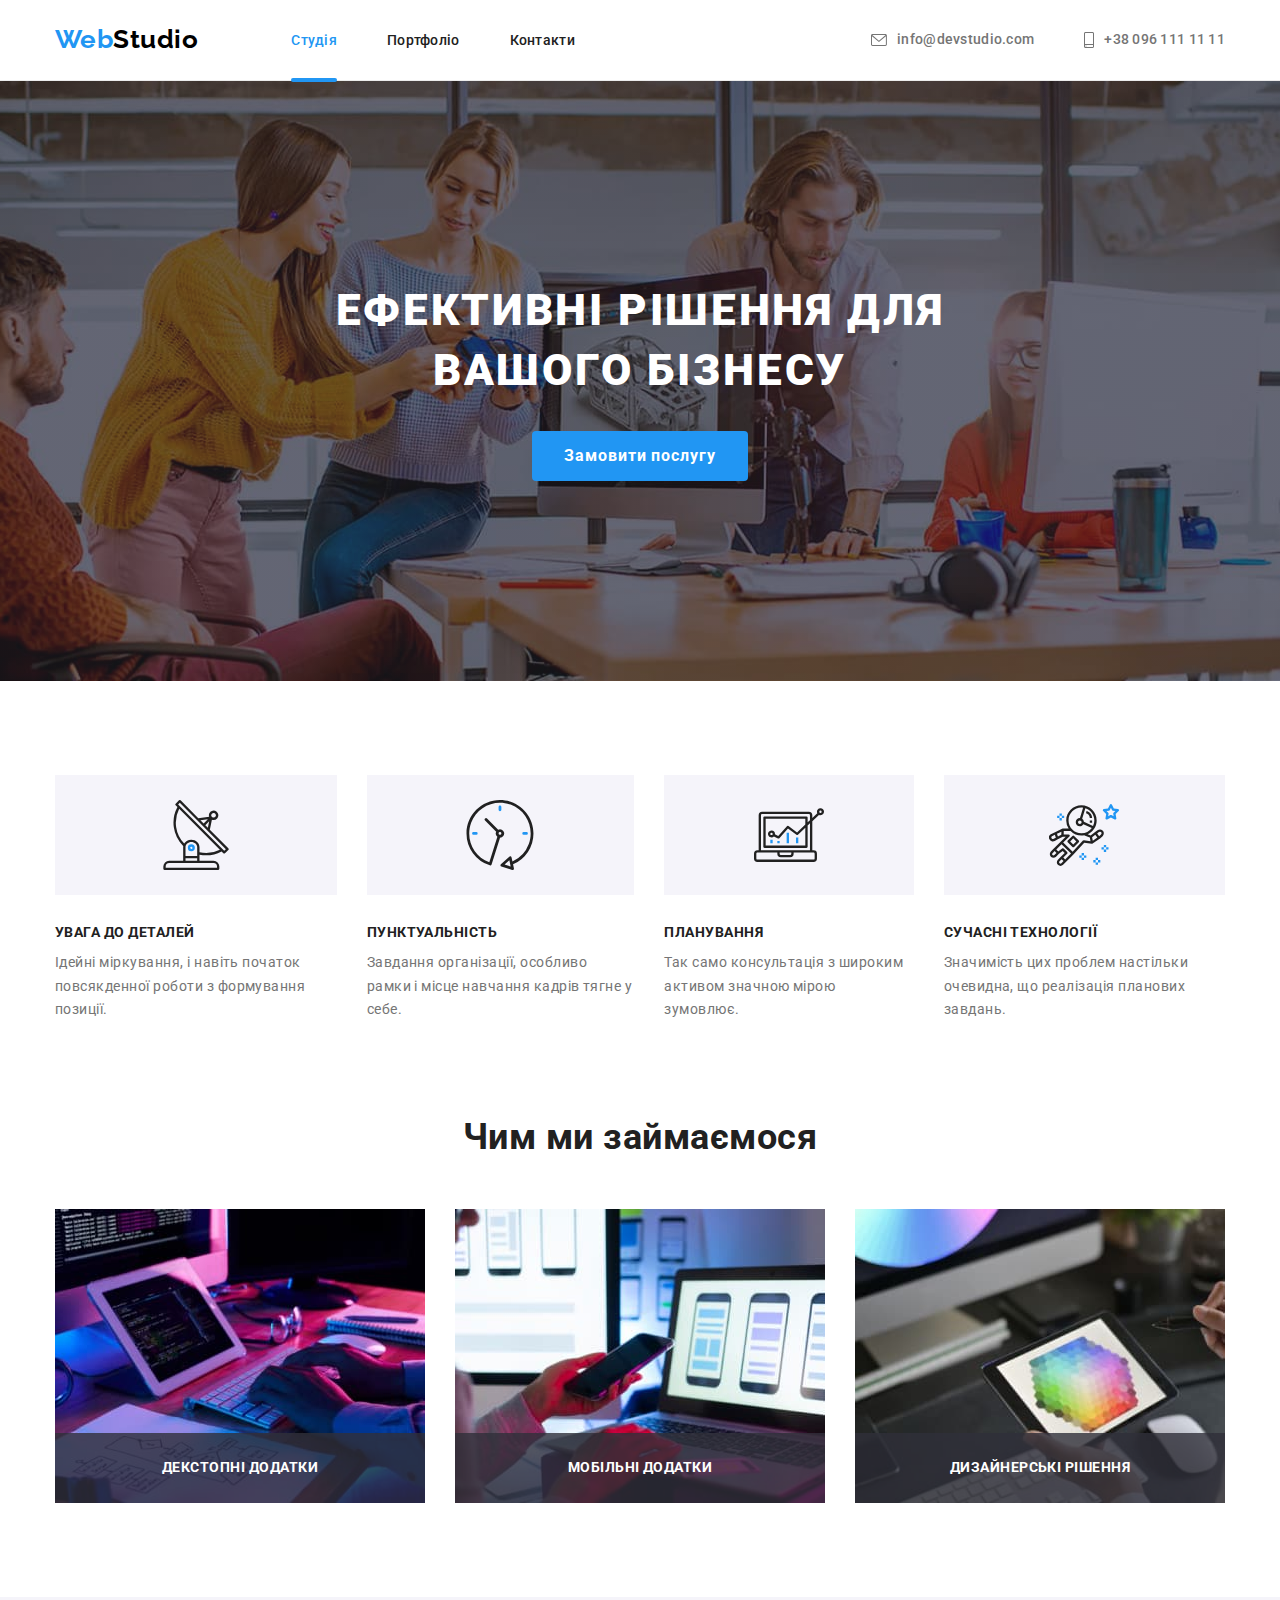
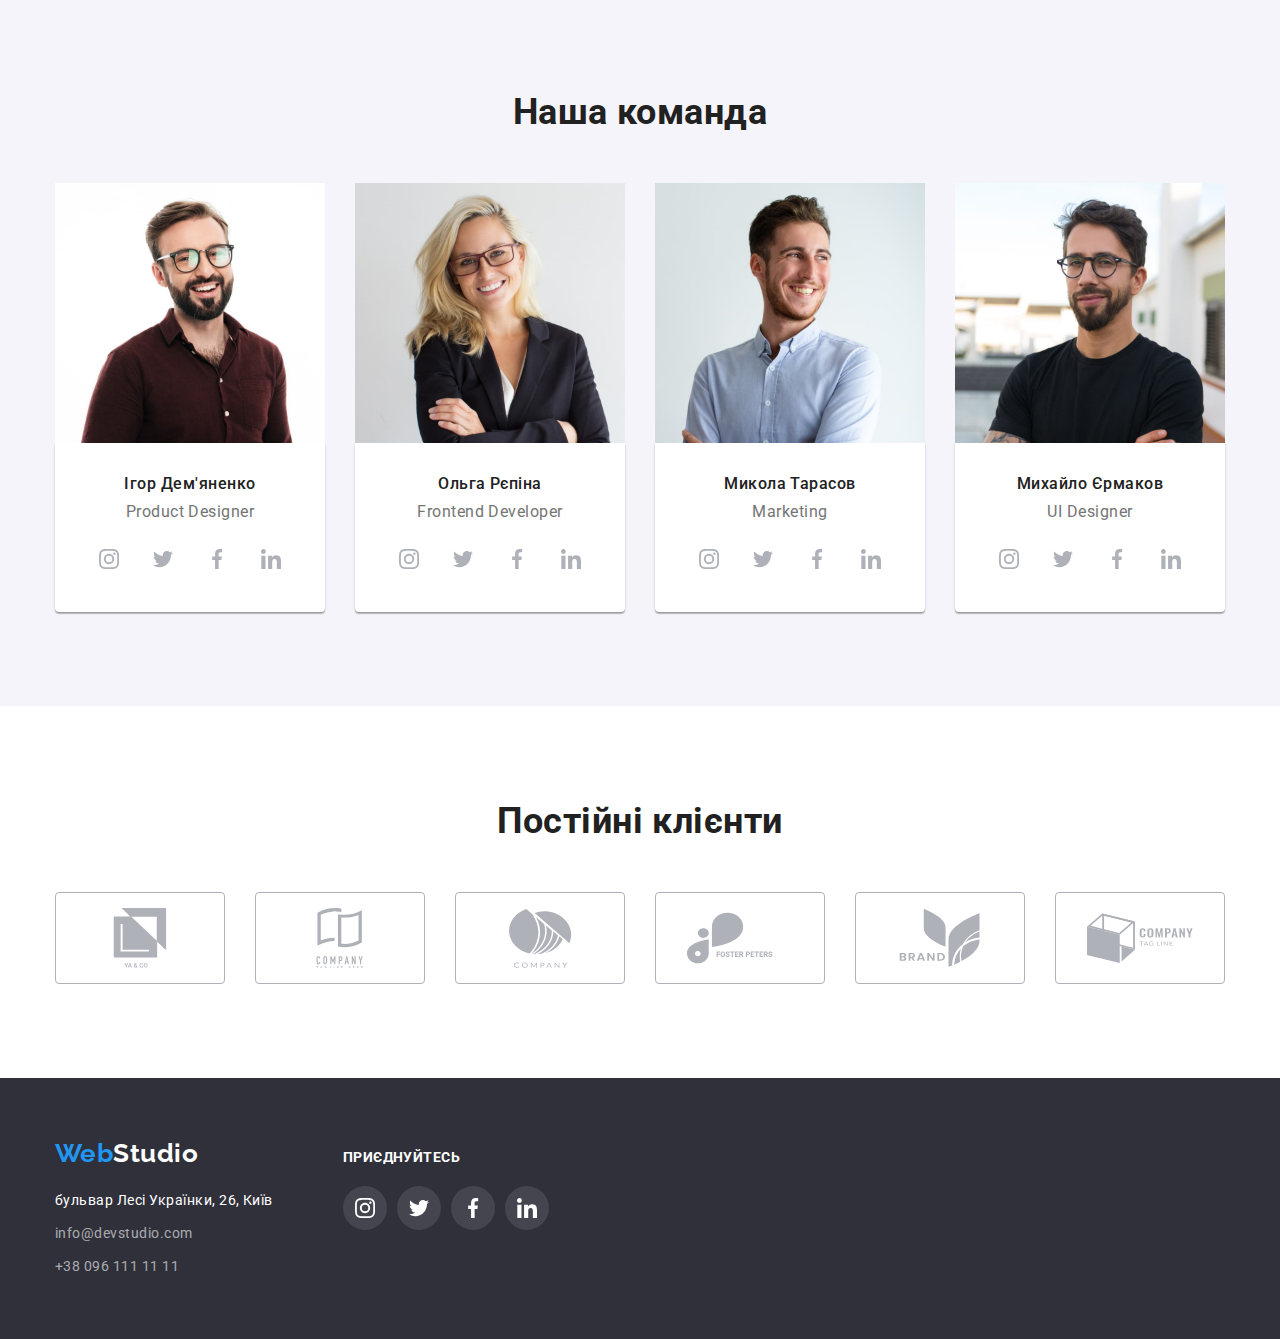
==== commit 3a41741c: "work label" ====
--- a/index.html
+++ b/index.html
@@ -114,6 +114,7 @@
           <ul class="work-list list">
             <li class="work-item">
               <img class="img" src="./img/img1.jpg" alt="Фото десктопні розробки" width="370" />
+              <p class="work-label">декстопні додатки</p>
             </li>
             <li class="work-item">
               <img
@@ -122,6 +123,7 @@
                 alt="Фото розробка під мобільній пристрій"
                 width="370"
               />
+              <p class="work-label">мобільні додатки</p>
             </li>
             <li class="work-item">
               <img
@@ -130,6 +132,7 @@
                 alt="Фото розробки графічного дизайну"
                 width="370"
               />
+              <p class="work-label">дизайнерські рішення</p>
             </li>
           </ul>
         </div>
--- a/css/styles.css
+++ b/css/styles.css
@@ -72,11 +72,15 @@
   letter-spacing: 0.02em;
   padding: 32px 0; 
 }
+.site-nav-link{
+  position: relative;
+}
 .auth-nav-link {
   display: flex;
   align-items: center;
 }
 .link-current-page::after {
+  position: absolute;
   display: block;
   content: ' ';
   width: 100%;
@@ -92,6 +96,7 @@
 .auth-nav-link {
   color: var(--accent-text-color);
 }
+
 .site-nav-item+.site-nav-item,
 .auth-nav-item+.auth-nav-item {
   margin-left: 50px;
@@ -234,6 +239,24 @@
   line-height: 1.17;
   text-align: center;
 }
+.work-item {
+  position: relative;
+}
+.work-label {
+  display: block;
+  position: absolute;
+  font-weight: 700;
+  font-size: 14px;
+  line-height: 1.14;
+  text-transform: uppercase;
+  width: 100%;
+  height: 70px;
+  background: rgba(47, 48, 58, 0.8);
+  color: var(--primary-white-color);
+  text-align: center;
+  bottom: 0;
+  padding: 27px 0;
+}
 .comand-card {
   background-color: #F5F4FA;
 }
